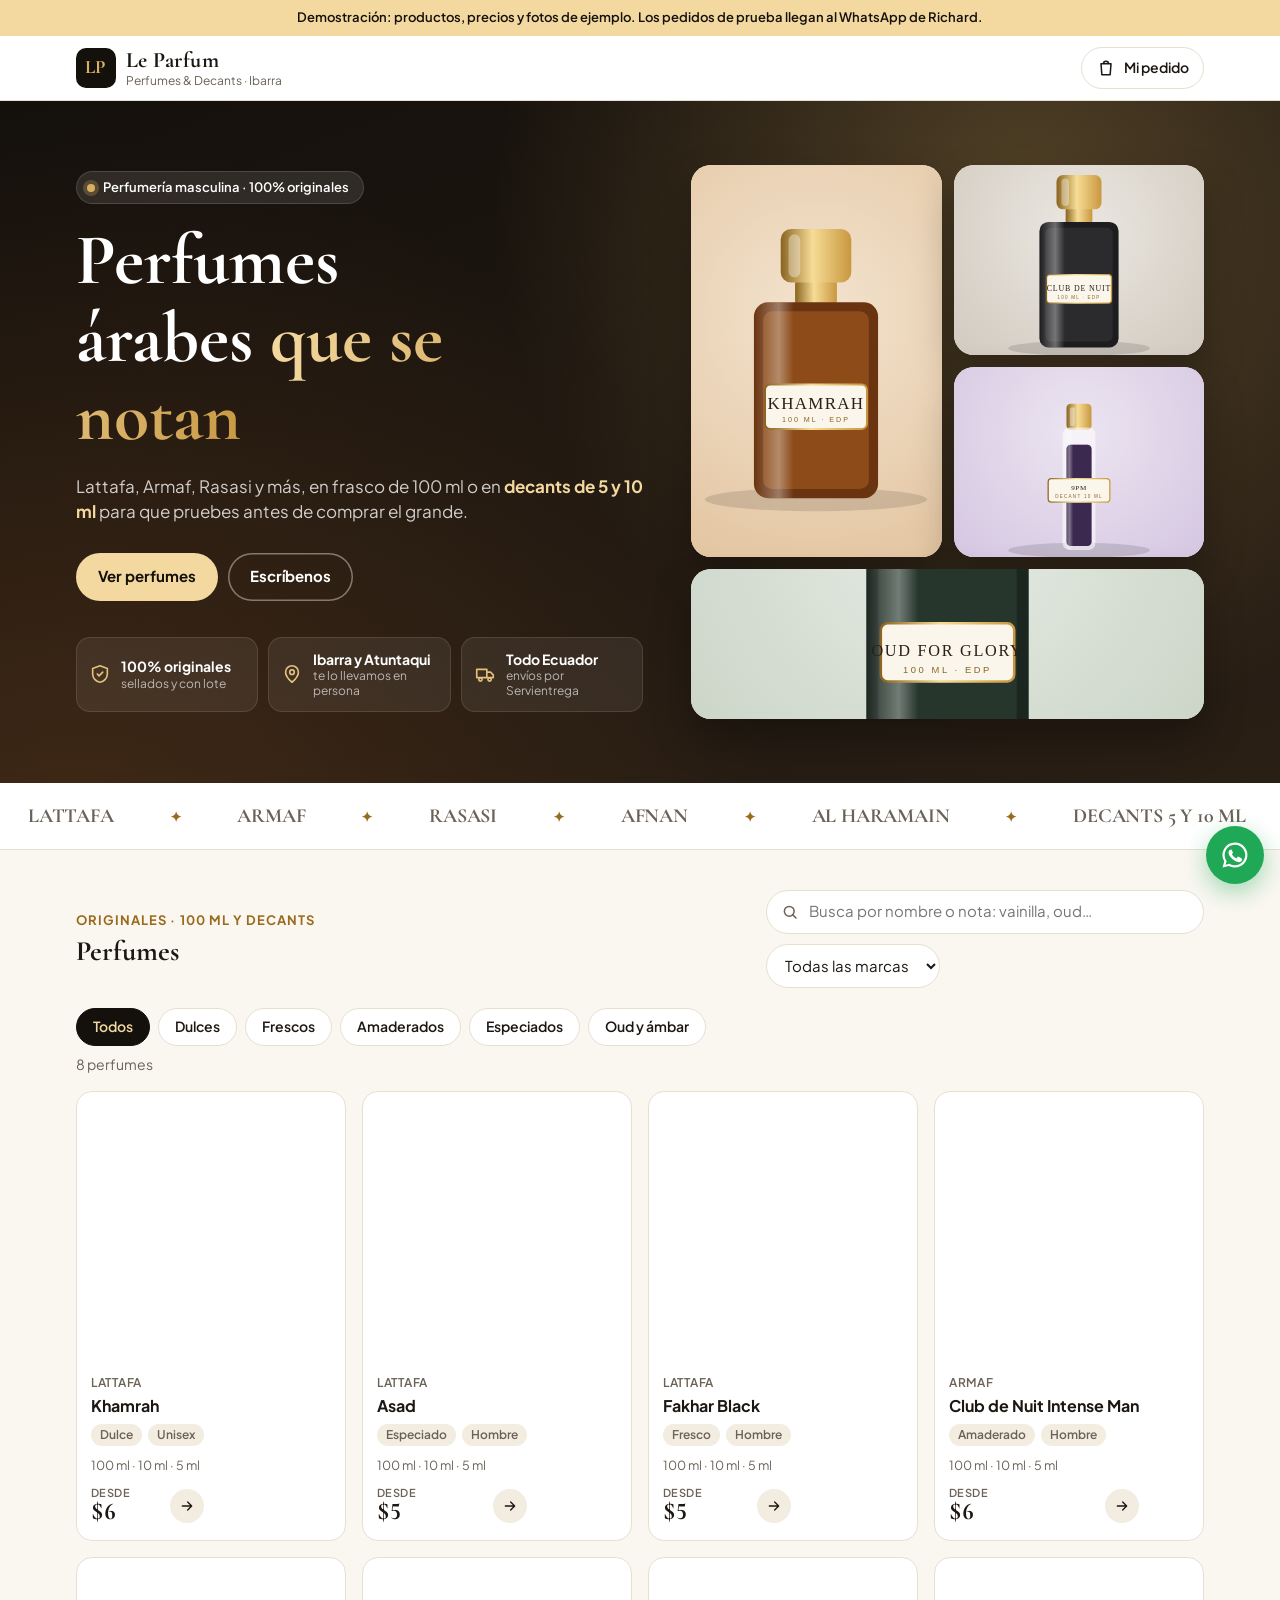
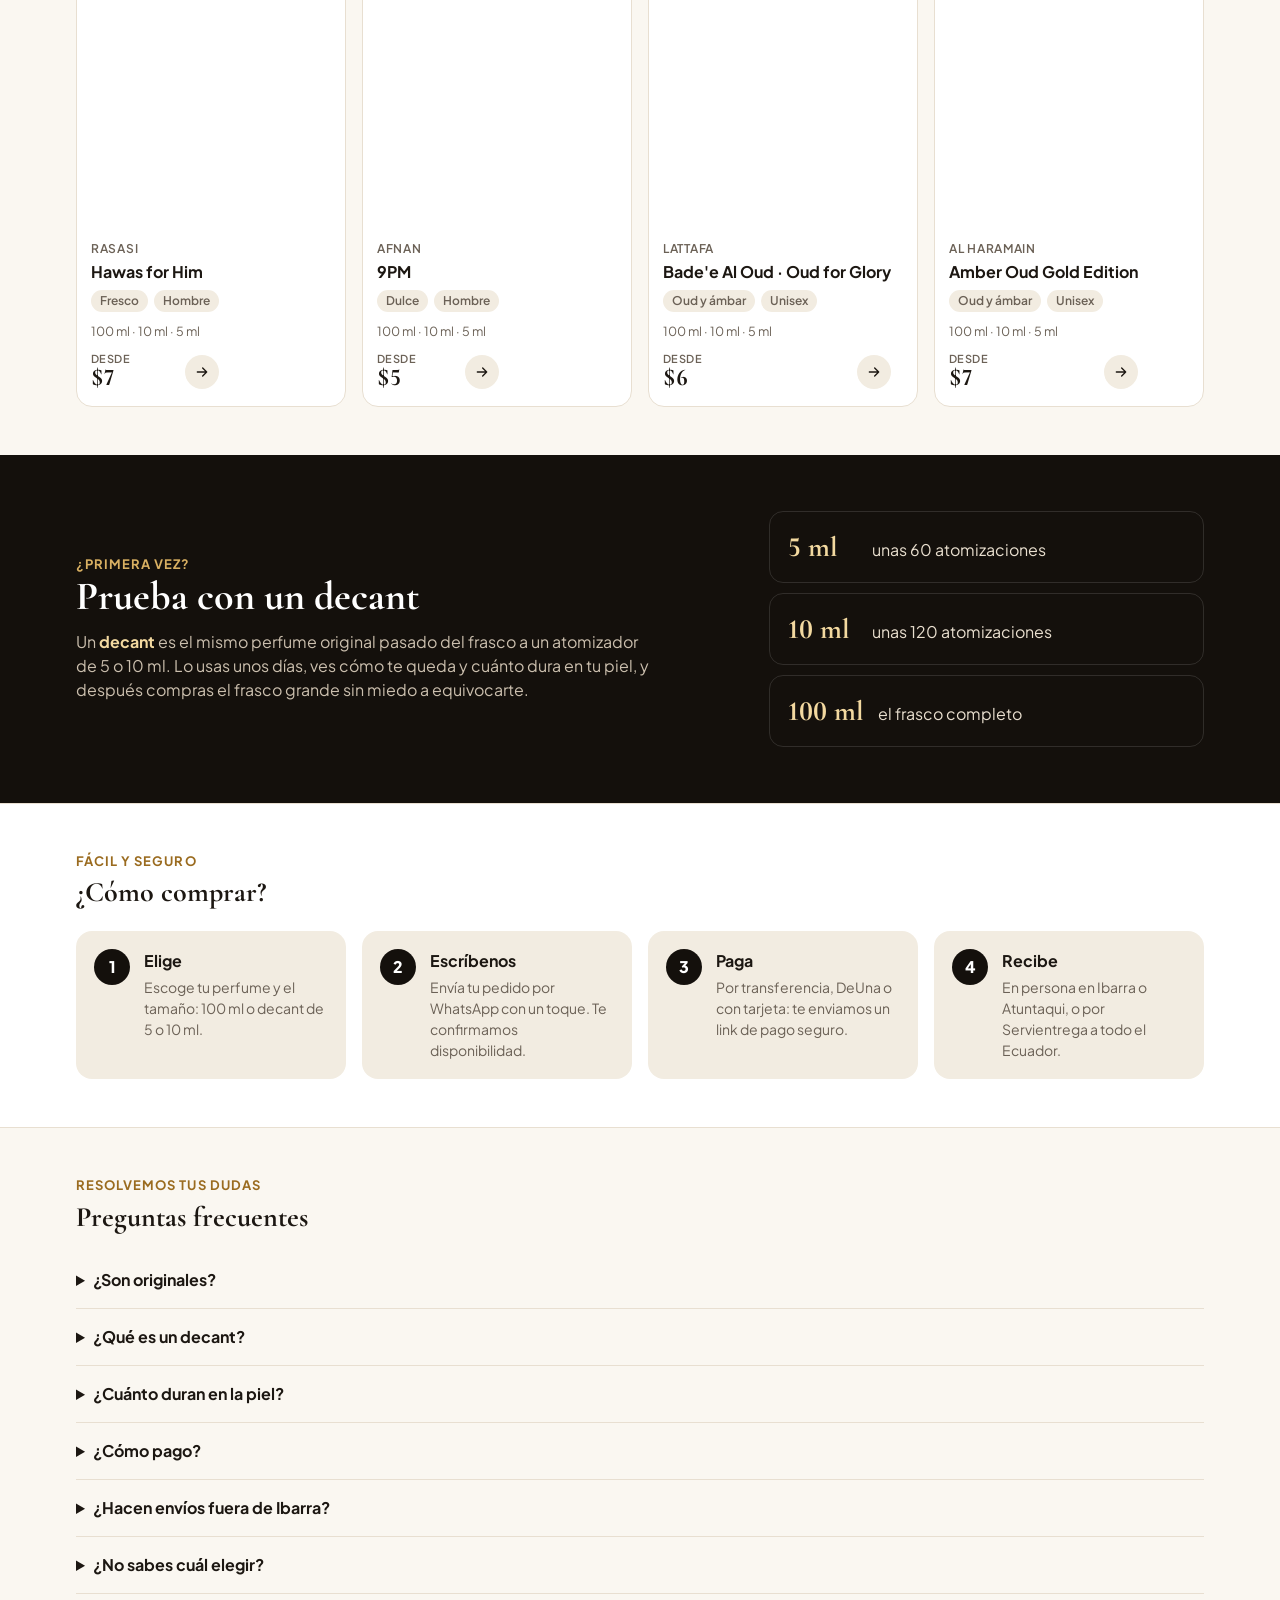
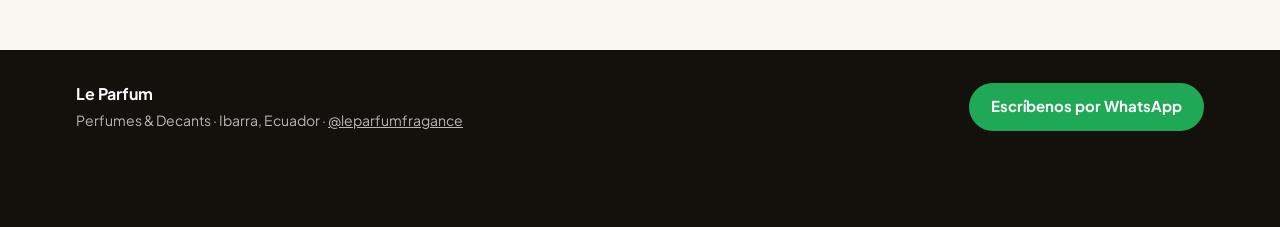
==== index.html @ d8090d55 "Demo de Le Parfum: catálogo de perfumes árabes con 100 ml y decants de 5 y 10 ml, filtros por famili" ====
<!doctype html>
<html lang="es">
<head>
  <meta charset="utf-8">
  <meta name="viewport" content="width=device-width, initial-scale=1">
  <title>Le Parfum · Perfumes árabes y decants en Ibarra</title>
  <meta name="description" content="Perfumería masculina en Ibarra: perfumes árabes 100% originales de Lattafa, Armaf, Rasasi, Afnan y Al Haramain, en 100 ml y decants de 5 y 10 ml. Entrega en Ibarra y Atuntaqui y envíos a todo el Ecuador.">
  <meta property="og:title" content="Le Parfum · Perfumes & Decants">
  <meta property="og:description" content="Perfumes árabes originales en 100 ml y decants de 5 y 10 ml. Pide por WhatsApp, entrega en Ibarra y Atuntaqui y envíos a todo el Ecuador.">
  <meta property="og:type" content="website">
  <meta name="robots" content="noindex">
  <meta name="theme-color" content="#14100c">
  <link rel="icon" href="favicon.svg" type="image/svg+xml">
  <link rel="preconnect" href="https://fonts.googleapis.com">
  <link rel="preconnect" href="https://fonts.gstatic.com" crossorigin>
  <link rel="preload" as="style" href="https://fonts.googleapis.com/css2?family=Cormorant+Garamond:wght@600;700&family=Plus+Jakarta+Sans:wght@400;600;700&display=swap">
  <link rel="stylesheet" href="https://fonts.googleapis.com/css2?family=Cormorant+Garamond:wght@600;700&family=Plus+Jakarta+Sans:wght@400;600;700&display=swap" media="print" onload="this.media='all'">
  <noscript><link rel="stylesheet" href="https://fonts.googleapis.com/css2?family=Cormorant+Garamond:wght@600;700&family=Plus+Jakarta+Sans:wght@400;600;700&display=swap"></noscript>
  <link rel="stylesheet" href="estilos.css?v=1">
</head>
<body>
  <p class="aviso-demo">Demostración: productos, precios y fotos de ejemplo. Los pedidos de prueba llegan al WhatsApp de Richard.</p>

  <header class="barra">
    <div class="contenedor barra__fila">
      <a class="marca" href="#inicio" aria-label="Le Parfum, inicio">
        <span class="marca__logo" aria-hidden="true">LP</span>
        <span class="marca__texto">
          <strong>Le Parfum</strong>
          <small>Perfumes &amp; Decants · Ibarra</small>
        </span>
      </a>
      <button class="bolsa-boton" type="button" id="abrir-bolsa" aria-label="Ver mi pedido">
        <svg viewBox="0 0 24 24" aria-hidden="true"><path d="M6 7h12l-1 13H7L6 7Z"/><path d="M9 7a3 3 0 0 1 6 0"/></svg>
        <span>Mi pedido</span>
        <span class="bolsa-boton__cantidad" id="bolsa-cantidad" hidden>0</span>
      </button>
    </div>
  </header>

  <main id="inicio">
    <section class="portada">
      <div class="contenedor portada__rejilla">
        <div class="portada__contenido">
          <p class="portada__etiqueta"><span class="punto"></span>Perfumería masculina · 100% originales</p>
          <h1>Perfumes árabes <span>que se notan</span></h1>
          <p class="portada__texto">Lattafa, Armaf, Rasasi y más, en frasco de 100 ml o en <strong>decants de 5 y 10 ml</strong> para que pruebes antes de comprar el grande.</p>
          <div class="portada__acciones">
            <a class="boton boton--claro" href="#catalogo">Ver perfumes</a>
            <a class="boton boton--contorno" id="whatsapp-portada" target="_blank" rel="noopener">Escríbenos</a>
          </div>
          <ul class="ventajas">
            <li>
              <svg viewBox="0 0 24 24" aria-hidden="true"><path d="M12 3l8 3v6c0 4.5-3.4 8.2-8 9-4.6-.8-8-4.5-8-9V6z"/><path d="M9 12l2 2 4-4"/></svg>
              <div><strong>100% originales</strong><span>sellados y con lote</span></div>
            </li>
            <li>
              <svg viewBox="0 0 24 24" aria-hidden="true"><path d="M12 21s-7-6-7-11a7 7 0 0 1 14 0c0 5-7 11-7 11z"/><circle cx="12" cy="10" r="2.5"/></svg>
              <div><strong>Ibarra y Atuntaqui</strong><span>te lo llevamos en persona</span></div>
            </li>
            <li>
              <svg viewBox="0 0 24 24" aria-hidden="true"><path d="M3 7h11v9H3zM14 10h4l3 3v3h-7"/><circle cx="7" cy="18" r="1.8"/><circle cx="17" cy="18" r="1.8"/></svg>
              <div><strong>Todo Ecuador</strong><span>envíos por Servientrega</span></div>
            </li>
          </ul>
        </div>
        <div class="mosaico" aria-hidden="true">
          <img src="img/perfumes/khamrah.svg" alt="" width="600" height="600" fetchpriority="high">
          <img src="img/perfumes/cdn-intense.svg" alt="" width="600" height="600">
          <img src="img/perfumes/9pm-decant-10.svg" alt="" width="600" height="600">
          <img src="img/perfumes/oud-glory.svg" alt="" width="600" height="600">
        </div>
      </div>
    </section>

    <div class="marcas" aria-label="Marcas">
      <div class="marcas__pista">
        <span>Lattafa</span><span>Armaf</span><span>Rasasi</span><span>Afnan</span><span>Al Haramain</span><span>Decants 5 y 10 ml</span>
        <span aria-hidden="true">Lattafa</span><span aria-hidden="true">Armaf</span><span aria-hidden="true">Rasasi</span><span aria-hidden="true">Afnan</span><span aria-hidden="true">Al Haramain</span><span aria-hidden="true">Decants 5 y 10 ml</span>
      </div>
    </div>

    <section class="contenedor catalogo" id="catalogo" aria-labelledby="titulo-catalogo">
      <div class="catalogo__cabecera">
        <div>
          <p class="antetitulo">Originales · 100 ml y decants</p>
          <h2 id="titulo-catalogo">Perfumes</h2>
        </div>
        <div class="buscadores">
          <label class="buscador">
            <svg viewBox="0 0 24 24" aria-hidden="true"><circle cx="11" cy="11" r="6.5"/><path d="m20 20-4.2-4.2"/></svg>
            <input id="buscar" type="search" placeholder="Busca por nombre o nota: vainilla, oud…" aria-label="Buscar perfume">
          </label>
          <select id="filtro-marca" class="selector" aria-label="Marca">
            <option value="todas">Todas las marcas</option>
          </select>
        </div>
      </div>
      <div class="filtros" aria-label="Familia olfativa">
        <button type="button" class="filtro activo" data-familia="todo" aria-pressed="true">Todos</button>
        <button type="button" class="filtro" data-familia="dulce" aria-pressed="false">Dulces</button>
        <button type="button" class="filtro" data-familia="fresco" aria-pressed="false">Frescos</button>
        <button type="button" class="filtro" data-familia="amaderado" aria-pressed="false">Amaderados</button>
        <button type="button" class="filtro" data-familia="especiado" aria-pressed="false">Especiados</button>
        <button type="button" class="filtro" data-familia="oud" aria-pressed="false">Oud y ámbar</button>
      </div>
      <p class="cuantos" id="cuantos" aria-live="polite"></p>
      <div class="rejilla" id="rejilla"></div>
      <div class="sin-resultados" id="sin-resultados" hidden>
        <p>No encontramos perfumes con esos filtros.</p>
        <button class="boton boton--contorno-oscuro" type="button" id="limpiar-filtros">Ver todos</button>
      </div>
    </section>

    <section class="decants" aria-labelledby="titulo-decants">
      <div class="contenedor decants__fila">
        <div>
          <p class="antetitulo">¿Primera vez?</p>
          <h2 id="titulo-decants">Prueba con un decant</h2>
          <p>Un <strong>decant</strong> es el mismo perfume original pasado del frasco a un atomizador de 5 o 10 ml. Lo usas unos días, ves cómo te queda y cuánto dura en tu piel, y después compras el frasco grande sin miedo a equivocarte.</p>
        </div>
        <ul class="decants__datos">
          <li><strong>5 ml</strong><span>unas 60 atomizaciones</span></li>
          <li><strong>10 ml</strong><span>unas 120 atomizaciones</span></li>
          <li><strong>100 ml</strong><span>el frasco completo</span></li>
        </ul>
      </div>
    </section>

    <section class="pasos" aria-labelledby="titulo-pasos">
      <div class="contenedor">
        <p class="antetitulo">Fácil y seguro</p>
        <h2 id="titulo-pasos">¿Cómo comprar?</h2>
        <ol class="pasos__lista">
          <li><span>1</span><div><strong>Elige</strong><p>Escoge tu perfume y el tamaño: 100 ml o decant de 5 o 10 ml.</p></div></li>
          <li><span>2</span><div><strong>Escríbenos</strong><p>Envía tu pedido por WhatsApp con un toque. Te confirmamos disponibilidad.</p></div></li>
          <li><span>3</span><div><strong>Paga</strong><p>Por transferencia, DeUna o con tarjeta: te enviamos un link de pago seguro.</p></div></li>
          <li><span>4</span><div><strong>Recibe</strong><p>En persona en Ibarra o Atuntaqui, o por Servientrega a todo el Ecuador.</p></div></li>
        </ol>
      </div>
    </section>

    <section class="contenedor preguntas" aria-labelledby="titulo-preguntas">
      <p class="antetitulo">Resolvemos tus dudas</p>
      <h2 id="titulo-preguntas">Preguntas frecuentes</h2>
      <details>
        <summary>¿Son originales?</summary>
        <p>Sí. Son perfumes originales de las casas árabes (Lattafa, Armaf, Rasasi, Afnan, Al Haramain), sellados y con su código de lote. Si quieres, te mandamos foto o video del frasco antes de enviarlo.</p>
      </details>
      <details>
        <summary>¿Qué es un decant?</summary>
        <p>Es el mismo perfume original pasado a un atomizador pequeño de 5 o 10 ml. Sirve para probarlo varios días o para tener varios aromas sin comprar todos los frascos grandes.</p>
      </details>
      <details>
        <summary>¿Cuánto duran en la piel?</summary>
        <p>Depende del perfume y de tu piel. En cada ficha ponemos la duración aproximada: los orientales y con oud suelen durar 10 horas o más; los frescos, de 6 a 8 horas.</p>
      </details>
      <details>
        <summary>¿Cómo pago?</summary>
        <p>Por transferencia, DeUna o con tarjeta de crédito o débito: te enviamos un link de pago seguro por WhatsApp.</p>
      </details>
      <details>
        <summary>¿Hacen envíos fuera de Ibarra?</summary>
        <p>Sí, a todo el Ecuador por Servientrega. El costo depende de la ciudad y te lo confirmamos antes de pagar. En Ibarra y Atuntaqui te lo entregamos en persona.</p>
      </details>
      <details>
        <summary>¿No sabes cuál elegir?</summary>
        <p>Escríbenos qué te gusta (dulce, fresco, para el día o para la noche) y te recomendamos dos o tres opciones. Si dudas, empieza con decants.</p>
      </details>
    </section>
  </main>

  <footer class="pie">
    <div class="contenedor pie__fila">
      <div>
        <strong>Le Parfum</strong>
        <p>Perfumes &amp; Decants · Ibarra, Ecuador · <a href="https://www.instagram.com/leparfumfragance/" target="_blank" rel="noopener">@leparfumfragance</a></p>
      </div>
      <a class="boton boton--whatsapp" id="whatsapp-pie" target="_blank" rel="noopener">Escríbenos por WhatsApp</a>
    </div>
  </footer>

  <a class="flotante" id="whatsapp-flotante" target="_blank" rel="noopener" aria-label="Escríbenos por WhatsApp">
    <svg viewBox="0 0 24 24" aria-hidden="true"><path d="M12 2a10 10 0 0 0-8.6 15.1L2 22l5-1.3A10 10 0 1 0 12 2Zm0 18.2a8.2 8.2 0 0 1-4.2-1.1l-.3-.2-3 .8.8-2.9-.2-.3A8.2 8.2 0 1 1 12 20.2Zm4.5-6.1c-.2-.1-1.5-.7-1.7-.8-.2-.1-.4-.1-.6.1l-.8 1c-.1.2-.3.2-.5.1a6.7 6.7 0 0 1-3.3-2.9c-.3-.4.2-.4.7-1.3.1-.2 0-.3 0-.4l-.8-1.8c-.2-.5-.4-.4-.6-.4h-.5a1 1 0 0 0-.7.3 3 3 0 0 0-.9 2.2 5.2 5.2 0 0 0 1.1 2.8 11.9 11.9 0 0 0 4.6 4c1.7.7 2.4.8 3.2.7a2.8 2.8 0 0 0 1.8-1.3 2.3 2.3 0 0 0 .2-1.3c-.1-.1-.3-.2-.5-.3Z"/></svg>
  </a>

  <dialog class="ficha" id="ficha" aria-labelledby="ficha-nombre">
    <button class="cerrar" type="button" data-cerrar aria-label="Cerrar">×</button>
    <div class="ficha__galeria">
      <img id="ficha-foto" alt="">
    </div>
    <div class="ficha__info">
      <p class="ficha__marca" id="ficha-marca"></p>
      <h3 id="ficha-nombre"></h3>
      <p class="etiquetas" id="ficha-etiquetas"></p>
      <p class="ficha__precio"><span id="ficha-precio"></span><span class="insignia" id="ficha-oferta" hidden></span></p>
      <p class="ficha__descripcion" id="ficha-descripcion"></p>

      <div class="grupo">
        <p class="grupo__titulo">Tamaño</p>
        <div class="opciones opciones--tamano" id="opciones-tamano"></div>
      </div>

      <dl class="notas">
        <div><dt>Salida</dt><dd id="nota-salida"></dd></div>
        <div><dt>Corazón</dt><dd id="nota-corazon"></dd></div>
        <div><dt>Fondo</dt><dd id="nota-fondo"></dd></div>
        <div><dt>Duración</dt><dd id="ficha-duracion"></dd></div>
      </dl>

      <div class="grupo grupo--fila">
        <p class="grupo__titulo">Cantidad</p>
        <div class="cantidad">
          <button type="button" id="menos" aria-label="Menos">−</button>
          <output id="cantidad">1</output>
          <button type="button" id="mas" aria-label="Más">+</button>
        </div>
      </div>

      <p class="aviso" id="ficha-aviso" role="alert"></p>
      <div class="ficha__acciones">
        <button class="boton" type="button" id="agregar">Agregar a mi pedido</button>
        <button class="boton boton--whatsapp" type="button" id="pedir-ahora">Pedir ahora por WhatsApp</button>
      </div>
    </div>
  </dialog>

  <dialog class="bolsa" id="bolsa" aria-labelledby="bolsa-titulo">
    <div class="bolsa__cabecera">
      <h3 id="bolsa-titulo">Mi pedido</h3>
      <button class="cerrar" type="button" data-cerrar aria-label="Cerrar">×</button>
    </div>
    <ul class="bolsa__lista" id="bolsa-lista"></ul>
    <p class="bolsa__vacia" id="bolsa-vacia">Todavía no agregas perfumes.</p>
    <div class="bolsa__pie" id="bolsa-pie">
      <fieldset class="entrega">
        <legend>¿Cómo lo recibes?</legend>
        <label><input type="radio" name="entrega" value="local" checked><span><strong>Ibarra o Atuntaqui</strong><small>Te lo llevamos en persona, sin costo</small></span></label>
        <label><input type="radio" name="entrega" value="servientrega"><span><strong>Otra ciudad</strong><small>Por Servientrega, el envío según la ciudad</small></span></label>
      </fieldset>
      <p class="bolsa__total">Total <strong id="bolsa-total">$0</strong></p>
      <p class="bolsa__nota" id="bolsa-envio"></p>
      <p class="bolsa__nota">Pagas por transferencia, DeUna o tarjeta (te enviamos un link de pago).</p>
      <button class="boton boton--whatsapp" type="button" id="enviar-pedido">Enviar pedido por WhatsApp</button>
      <button class="enlace" type="button" id="vaciar">Vaciar pedido</button>
    </div>
  </dialog>

  <script src="productos.js?v=1"></script>
  <script src="app.js?v=1"></script>
</body>
</html>
---- estilos.css ----
/* Le Parfum (DEMO), basado en el diseño de CyR Shop. Marfil + negro oud con acentos dorados. */
:root {
  --fondo: #faf7f1;
  --superficie: #ffffff;
  --superficie-2: #f2ece1;
  --texto: #1c1712;
  --texto-suave: #6b6156;
  --borde: #e8dfd1;
  --marca: #14100c;
  --marca-texto: #ffffff;
  --acento: #9a6b1f;          /* dorado oscuro: 4.7:1 sobre blanco */
  --oro: #d9b062;
  --whatsapp: #1fa855;
  --whatsapp-texto: #ffffff;
  --foto-fondo: #f2ece1;
  --sombra: 0 1px 2px rgb(28 23 18 / 6%), 0 10px 26px rgb(28 23 18 / 9%);
  --radio: 16px;
  color-scheme: light;
}
*,
*::before,
*::after {
  box-sizing: border-box;
}

html {
  scroll-behavior: smooth;
}

body {
  margin: 0;
  background: var(--fondo);
  color: var(--texto);
  font-family: "Plus Jakarta Sans", system-ui, -apple-system, "Segoe UI", sans-serif;
  font-size: 16px;
  line-height: 1.5;
  -webkit-font-smoothing: antialiased;
}

[hidden] {
  display: none !important;
}

img {
  display: block;
  max-width: 100%;
}

button,
input {
  font: inherit;
  color: inherit;
}

h1,
h2,
h3 {
  margin: 0;
  font-family: "Cormorant Garamond", Georgia, "Plus Jakarta Sans", system-ui, sans-serif;
  line-height: 1.08;
  letter-spacing: 0;
}

.contenedor {
  width: 100%;
  max-width: 1160px;
  margin: 0 auto;
  padding: 0 16px;
}

.barra {
  position: sticky;
  top: 0;
  z-index: 20;
  background: var(--superficie);
  border-bottom: 1px solid var(--borde);
}

.barra__fila {
  display: flex;
  align-items: center;
  justify-content: space-between;
  height: 64px;
}

.marca {
  display: flex;
  align-items: center;
  gap: 10px;
  color: inherit;
  text-decoration: none;
}

.marca__logo {
  width: 40px;
  height: 40px;
  border-radius: 10px;
}

.marca__texto {
  display: flex;
  flex-direction: column;
  line-height: 1.2;
}

.marca__texto small {
  color: var(--texto-suave);
  font-size: 12px;
}

.bolsa-boton {
  position: relative;
  display: inline-flex;
  align-items: center;
  gap: 8px;
  height: 42px;
  padding: 0 14px;
  border: 1px solid var(--borde);
  border-radius: 999px;
  background: var(--superficie);
  font-weight: 600;
  font-size: 14px;
  cursor: pointer;
}

.bolsa-boton svg {
  width: 20px;
  height: 20px;
  fill: none;
  stroke: currentColor;
  stroke-width: 1.8;
  stroke-linejoin: round;
}

.bolsa-boton__cantidad {
  display: grid;
  place-items: center;
  min-width: 22px;
  height: 22px;
  padding: 0 6px;
  border-radius: 999px;
  background: var(--acento);
  color: #fff;
  font-size: 12px;
  font-weight: 700;
}

.portada {
  position: relative;
  overflow: hidden;
  background:
    radial-gradient(circle at 80% 15%, rgb(217 176 98 / 28%), transparent 45%),
    radial-gradient(circle at 5% 110%, rgb(120 70 30 / 35%), transparent 50%),
    linear-gradient(160deg, #14100c 0%, #2a1f15 100%);
  color: #fff;
}

.portada__rejilla {
  display: grid;
  grid-template-columns: minmax(0, 1.05fr) minmax(0, 0.95fr);
  gap: 48px;
  align-items: center;
  padding-top: 64px;
  padding-bottom: 64px;
}

.portada__etiqueta {
  display: inline-flex;
  align-items: center;
  gap: 8px;
  margin: 0 0 18px;
  padding: 6px 14px 6px 10px;
  border-radius: 999px;
  background: rgb(255 255 255 / 10%);
  border: 1px solid rgb(255 255 255 / 14%);
  font-size: 13px;
  font-weight: 600;
}

.punto {
  width: 8px;
  height: 8px;
  border-radius: 50%;
  background: var(--oro);
  box-shadow: 0 0 0 4px rgb(217 176 98 / 25%);
}

.portada h1 {
  max-width: 13ch;
  font-size: clamp(40px, 6.4vw, 72px);
  font-weight: 800;
}

.portada h1 span {
  background: linear-gradient(90deg, #f3d9a0, #c99a45);
  -webkit-background-clip: text;
  background-clip: text;
  color: transparent;
}

.portada__texto {
  max-width: 48ch;
  margin: 18px 0 28px;
  color: rgb(255 255 255 / 78%);
  font-size: 17px;
}

.portada__acciones {
  display: flex;
  flex-wrap: wrap;
  gap: 10px;
  margin-bottom: 36px;
}

.ventajas {
  display: grid;
  grid-template-columns: repeat(3, minmax(0, 1fr));
  gap: 10px;
  max-width: 600px;
  margin: 0;
  padding: 0;
  list-style: none;
}

.ventajas li {
  display: flex;
  align-items: center;
  gap: 10px;
  padding: 12px;
  border-radius: 14px;
  background: rgb(255 255 255 / 7%);
  border: 1px solid rgb(255 255 255 / 11%);
}

.ventajas svg {
  flex: none;
  width: 22px;
  height: 22px;
  fill: none;
  stroke: #e3c07b;
  stroke-width: 1.8;
  stroke-linecap: round;
  stroke-linejoin: round;
}

.ventajas div {
  display: flex;
  flex-direction: column;
  line-height: 1.3;
}

.ventajas strong {
  font-size: 14px;
}

.ventajas span {
  color: rgb(255 255 255 / 65%);
  font-size: 12px;
}

.mosaico {
  display: grid;
  grid-template-columns: 1fr 1fr;
  grid-template-rows: 190px 190px 150px;
  gap: 12px;
}

.mosaico img {
  width: 100%;
  height: 100%;
  object-fit: cover;
  border-radius: 20px;
  box-shadow: 0 20px 40px rgb(0 0 0 / 30%);
}

.mosaico img:nth-child(1) {
  grid-row: span 2;
}

.mosaico img:nth-child(4) {
  grid-column: span 2;
  object-position: center 30%;
}

.marcas {
  overflow: hidden;
  padding: 18px 0;
  background: var(--superficie);
  border-bottom: 1px solid var(--borde);
}

.marcas__pista {
  display: flex;
  width: max-content;
  animation: desplazar 28s linear infinite;
}

.marcas span {
  padding: 0 28px;
  color: var(--texto-suave);
  font-family: "Cormorant Garamond", Georgia, sans-serif;
  font-size: 20px;
  font-weight: 700;
  letter-spacing: -0.01em;
  text-transform: uppercase;
  white-space: nowrap;
}

.marcas span::after {
  content: "✦";
  margin-left: 56px;
  color: var(--acento);
  font-size: 14px;
  vertical-align: middle;
}

@keyframes desplazar {
  to {
    transform: translateX(-50%);
  }
}

@media (prefers-reduced-motion: reduce) {
  .marcas__pista {
    animation: none;
  }
}

.antetitulo {
  margin: 0 0 6px;
  color: var(--acento);
  font-size: 13px;
  font-weight: 700;
  letter-spacing: 0.08em;
  text-transform: uppercase;
}

.boton {
  display: inline-flex;
  align-items: center;
  justify-content: center;
  gap: 8px;
  min-height: 48px;
  padding: 0 22px;
  border: 0;
  border-radius: 999px;
  background: var(--marca);
  color: var(--marca-texto);
  font-weight: 700;
  font-size: 15px;
  text-decoration: none;
  cursor: pointer;
  transition: transform 0.15s ease, filter 0.15s ease;
}

.boton:hover {
  filter: brightness(1.1);
}

.boton:active {
  transform: scale(0.98);
}

.boton--claro {
  background: #f3d9a0;
  color: #14100c;
}

.boton--contorno {
  background: transparent;
  color: #fff;
  box-shadow: inset 0 0 0 1.5px rgb(255 255 255 / 40%);
}

.boton--whatsapp {
  background: var(--whatsapp);
  color: var(--whatsapp-texto);
}

.catalogo {
  padding-top: 40px;
  padding-bottom: 48px;
}

.catalogo__cabecera {
  display: flex;
  flex-wrap: wrap;
  align-items: center;
  justify-content: space-between;
  gap: 16px;
  margin-bottom: 20px;
}

.catalogo h2,
.pasos h2,
.preguntas h2 {
  font-size: 28px;
  font-weight: 800;
}

.filtros {
  display: flex;
  gap: 8px;
  overflow-x: auto;
  scrollbar-width: none;
}

.filtro {
  flex: none;
  height: 38px;
  padding: 0 16px;
  border: 1px solid var(--borde);
  border-radius: 999px;
  background: var(--superficie);
  font-weight: 600;
  font-size: 14px;
  cursor: pointer;
}

.filtro.activo {
  background: var(--texto);
  border-color: var(--texto);
  color: var(--fondo);
}

.rejilla {
  display: grid;
  grid-template-columns: repeat(auto-fill, minmax(220px, 1fr));
  gap: 16px;
}

.tarjeta {
  display: flex;
  flex-direction: column;
  overflow: hidden;
  border: 1px solid var(--borde);
  border-radius: var(--radio);
  background: var(--superficie);
  text-align: left;
  padding: 0;
  cursor: pointer;
  transition: transform 0.2s ease, box-shadow 0.2s ease;
}

.tarjeta:hover {
  transform: translateY(-2px);
  box-shadow: var(--sombra);
}

.tarjeta__foto {
  position: relative;
  height: 0;
  padding-top: 100%;
  overflow: hidden;
  background: var(--foto-fondo);
}

.tarjeta__foto img {
  position: absolute;
  top: 0;
  right: 0;
  bottom: 0;
  left: 0;
  width: 100%;
  height: 100%;
  object-fit: cover;
  transition: transform 0.5s ease;
}

.tarjeta:hover .tarjeta__imagen {
  transform: scale(1.05);
}

.tarjeta__foto--contener .tarjeta__imagen {
  object-fit: contain;
}

.tarjeta__foto .tarjeta__fondo {
  opacity: 0.75;
}

.tarjeta__foto .insignia {
  position: absolute;
  top: 10px;
  left: 10px;
}

.tarjeta__cuerpo {
  display: flex;
  flex: 1;
  flex-direction: column;
  gap: 4px;
  padding: 14px;
}

.tarjeta__marca {
  color: var(--texto-suave);
  font-size: 12px;
  font-weight: 600;
  text-transform: uppercase;
  letter-spacing: 0.06em;
}

.tarjeta__nombre {
  display: -webkit-box;
  overflow: hidden;
  -webkit-box-orient: vertical;
  -webkit-line-clamp: 2;
  font-size: 16px;
  font-weight: 700;
  line-height: 1.3;
}

.tarjeta__ver {
  display: grid;
  place-items: center;
  width: 34px;
  height: 34px;
  border-radius: 50%;
  background: var(--superficie-2);
  transition: background 0.2s ease, color 0.2s ease;
}

.tarjeta__ver svg {
  width: 16px;
  height: 16px;
  fill: none;
  stroke: currentColor;
  stroke-width: 2;
  stroke-linecap: round;
  stroke-linejoin: round;
}

.tarjeta:hover .tarjeta__ver {
  background: var(--acento);
  color: #fff;
}

.tarjeta__pie {
  display: flex;
  align-items: center;
  justify-content: space-between;
  gap: 8px;
  margin-top: auto;
  padding-top: 8px;
}

.tarjeta__precio {
  font-family: "Cormorant Garamond", Georgia, sans-serif;
  font-size: 21px;
  font-weight: 800;
  letter-spacing: -0.02em;
}

.muestras {
  display: flex;
  align-items: center;
  margin-top: 4px;
  padding-left: 5px;
}

.muestras i {
  width: 16px;
  height: 16px;
  margin-left: -5px;
  border-radius: 50%;
  border: 2px solid var(--superficie);
}

.muestras small {
  margin-left: 6px;
  color: var(--texto-suave);
  font-size: 12px;
  font-weight: 600;
}

.insignia {
  display: inline-block;
  padding: 4px 10px;
  border-radius: 999px;
  background: var(--acento);
  color: #fff;
  font-size: 12px;
  font-weight: 700;
}

.pasos {
  padding: 48px 0;
  background: var(--superficie);
  border-top: 1px solid var(--borde);
  border-bottom: 1px solid var(--borde);
}

.pasos__lista {
  display: grid;
  grid-template-columns: repeat(auto-fit, minmax(220px, 1fr));
  gap: 16px;
  margin: 24px 0 0;
  padding: 0;
  list-style: none;
}

.pasos__lista li {
  display: flex;
  gap: 14px;
  padding: 18px;
  border-radius: var(--radio);
  background: var(--superficie-2);
}

.pasos__lista span {
  display: grid;
  flex: none;
  place-items: center;
  width: 36px;
  height: 36px;
  border-radius: 50%;
  background: var(--marca);
  color: var(--marca-texto);
  font-weight: 800;
}

.pasos__lista p {
  margin: 4px 0 0;
  color: var(--texto-suave);
  font-size: 14px;
}

.preguntas {
  padding-top: 48px;
  padding-bottom: 56px;
}

.preguntas h2 {
  margin-bottom: 20px;
}

.preguntas details {
  border-bottom: 1px solid var(--borde);
}

.preguntas summary {
  padding: 16px 0;
  font-weight: 700;
  cursor: pointer;
}

.preguntas details p {
  margin: 0 0 16px;
  color: var(--texto-suave);
}

.pie {
  padding: 32px 0 96px;
  background: var(--marca);
  color: var(--marca-texto);
}

.pie__fila {
  display: flex;
  flex-wrap: wrap;
  align-items: center;
  justify-content: space-between;
  gap: 16px;
}

.pie p {
  margin: 4px 0 0;
  color: rgb(255 255 255 / 70%);
  font-size: 14px;
}

.flotante {
  position: fixed;
  right: 16px;
  bottom: 16px;
  z-index: 15;
  display: grid;
  place-items: center;
  width: 58px;
  height: 58px;
  border-radius: 50%;
  background: var(--whatsapp);
  box-shadow: 0 8px 24px rgb(31 168 85 / 40%);
}

.flotante svg {
  width: 30px;
  height: 30px;
  fill: #fff;
}

dialog {
  border: 0;
  padding: 0;
  color: var(--texto);
  background: var(--superficie);
}

dialog::backdrop {
  background: rgb(10 12 20 / 60%);
}

.cerrar {
  display: grid;
  place-items: center;
  width: 40px;
  height: 40px;
  border: 0;
  border-radius: 50%;
  background: var(--superficie-2);
  font-size: 24px;
  line-height: 1;
  cursor: pointer;
}

.ficha {
  width: min(960px, calc(100% - 32px));
  max-height: calc(100vh - 32px);
  max-height: calc(100dvh - 32px);
  border-radius: 20px;
  overflow: auto;
}

.ficha[open] {
  display: grid;
  grid-template-columns: 1.1fr 1fr;
}

.ficha > .cerrar {
  position: absolute;
  top: 12px;
  right: 12px;
  z-index: 2;
}

.ficha__galeria {
  padding: 16px;
  background: var(--foto-fondo);
}

.ficha__galeria > img {
  width: 100%;
  aspect-ratio: 1;
  object-fit: contain;
  border-radius: 12px;
  background: var(--foto-fondo);
}

.ficha__miniaturas {
  display: flex;
  gap: 8px;
  margin-top: 12px;
  overflow-x: auto;
}

.ficha__miniaturas button {
  flex: none;
  width: 64px;
  height: 64px;
  padding: 0;
  overflow: hidden;
  border: 2px solid transparent;
  border-radius: 10px;
  background: var(--superficie);
  cursor: pointer;
}

.ficha__miniaturas button.activo {
  border-color: var(--texto);
}

.ficha__miniaturas img {
  width: 100%;
  height: 100%;
  object-fit: cover;
}

.ficha__info {
  display: flex;
  flex-direction: column;
  gap: 14px;
  padding: 28px 24px 24px;
}

.ficha__marca {
  margin: 0;
  color: var(--texto-suave);
  font-size: 13px;
  font-weight: 600;
  text-transform: uppercase;
  letter-spacing: 0.06em;
}

.ficha h3 {
  margin-top: -8px;
  padding-right: 40px;
  font-size: 26px;
  font-weight: 800;
}

.ficha__precio {
  display: flex;
  align-items: center;
  gap: 10px;
  margin: 0;
  font-size: 26px;
  font-weight: 800;
}

.ficha__descripcion {
  margin: 0;
  color: var(--texto-suave);
}

.grupo__titulo {
  display: block;
  margin: 0 0 8px;
  font-size: 14px;
  font-weight: 700;
}

.grupo__titulo small,
.grupo__titulo span {
  color: var(--texto-suave);
  font-weight: 500;
}

.grupo--fila {
  display: flex;
  align-items: center;
  justify-content: space-between;
}

.grupo--fila .grupo__titulo {
  margin: 0;
}

.opciones {
  display: flex;
  flex-wrap: wrap;
  gap: 8px;
}

.opcion {
  min-width: 48px;
  height: 40px;
  padding: 0 14px;
  border: 1px solid var(--borde);
  border-radius: 10px;
  background: var(--superficie);
  font-weight: 600;
  font-size: 14px;
  cursor: pointer;
}

.opcion.activo {
  border-color: var(--texto);
  box-shadow: inset 0 0 0 1px var(--texto);
}

.opcion--color {
  width: 34px;
  min-width: 0;
  height: 34px;
  padding: 0;
  border-radius: 50%;
  border: 2px solid var(--superficie);
  box-shadow: 0 0 0 1px var(--borde);
}

.opcion--color.activo {
  box-shadow: 0 0 0 2px var(--texto);
}

.campo {
  width: 100%;
  height: 44px;
  padding: 0 14px;
  border: 1px solid var(--borde);
  border-radius: 10px;
  background: var(--superficie);
}

.cantidad {
  display: flex;
  align-items: center;
  border: 1px solid var(--borde);
  border-radius: 999px;
}

.cantidad button {
  width: 40px;
  height: 40px;
  border: 0;
  background: none;
  font-size: 20px;
  cursor: pointer;
}

.cantidad output {
  min-width: 28px;
  text-align: center;
  font-weight: 700;
}

.aviso {
  min-height: 0;
  margin: 0;
  color: var(--acento);
  font-size: 14px;
  font-weight: 600;
}

.aviso:empty {
  display: none;
}

.ficha__acciones {
  display: grid;
  gap: 10px;
  margin-top: auto;
}

.bolsa {
  width: min(440px, 100%);
  height: 100vh;
  height: 100dvh;
  max-height: 100vh;
  max-height: 100dvh;
  margin: 0 0 0 auto;
}

.bolsa[open] {
  display: flex;
  flex-direction: column;
}

.bolsa__cabecera {
  display: flex;
  align-items: center;
  justify-content: space-between;
  padding: 16px 20px;
  border-bottom: 1px solid var(--borde);
}

.bolsa__cabecera h3 {
  font-size: 20px;
  font-weight: 800;
}

.bolsa__lista {
  flex: 1;
  margin: 0;
  padding: 8px 20px;
  overflow-y: auto;
  list-style: none;
}

.bolsa__item {
  display: grid;
  grid-template-columns: 64px 1fr auto;
  gap: 12px;
  align-items: center;
  padding: 12px 0;
  border-bottom: 1px solid var(--borde);
}

.bolsa__item img {
  width: 64px;
  height: 64px;
  border-radius: 10px;
  object-fit: cover;
  background: var(--foto-fondo);
}

.bolsa__item strong {
  display: block;
  font-size: 14px;
  line-height: 1.3;
}

.bolsa__item small {
  color: var(--texto-suave);
  font-size: 13px;
}

.bolsa__item-derecha {
  display: flex;
  flex-direction: column;
  align-items: flex-end;
  gap: 4px;
  font-weight: 700;
}

.enlace {
  padding: 0;
  border: 0;
  background: none;
  color: var(--texto-suave);
  font-size: 13px;
  text-decoration: underline;
  cursor: pointer;
}

.bolsa__vacia {
  padding: 32px 20px;
  color: var(--texto-suave);
  text-align: center;
}

.bolsa__pie {
  display: grid;
  gap: 10px;
  padding: 16px 20px 24px;
  border-top: 1px solid var(--borde);
}

.bolsa__pie p {
  margin: 0;
}

.bolsa__total {
  display: flex;
  justify-content: space-between;
  font-size: 18px;
}

.bolsa__nota {
  color: var(--texto-suave);
  font-size: 13px;
}

@media (max-width: 760px) {
  .ficha {
    width: 100%;
    max-width: 100%;
    max-height: 100vh;
    max-height: 100dvh;
    height: 100vh;
    height: 100dvh;
    margin: 0;
    border-radius: 0;
  }

  .ficha[open] {
    display: block;
  }

  .ficha__galeria {
    padding: 12px;
  }

  .ficha__info {
    padding: 20px 16px 28px;
  }

  .rejilla {
    grid-template-columns: repeat(2, minmax(0, 1fr));
    gap: 12px;
  }

  .tarjeta__cuerpo {
    padding: 10px 12px 12px;
  }

  .tarjeta__nombre {
    font-size: 14px;
  }

  .tarjeta__precio {
    font-size: 16px;
  }

  .tarjeta__precio {
    font-size: 18px;
  }

  .tarjeta__ver {
    width: 30px;
    height: 30px;
  }

  .portada__rejilla {
    grid-template-columns: 1fr;
    gap: 28px;
    padding-top: 40px;
    padding-bottom: 40px;
  }

  .portada__acciones {
    margin-bottom: 24px;
  }

  .portada__acciones .boton {
    flex: 1;
  }

  .ventajas {
    gap: 8px;
  }

  .ventajas li {
    flex-direction: column;
    align-items: flex-start;
    gap: 6px;
    padding: 10px;
  }

  .ventajas strong {
    font-size: 13px;
  }

  .ventajas span {
    font-size: 11px;
  }

  .mosaico {
    grid-template-columns: repeat(3, 1fr);
    grid-template-rows: 150px;
    gap: 8px;
  }

  .mosaico img {
    border-radius: 14px;
  }

  .mosaico img:nth-child(1) {
    grid-row: auto;
  }

  .mosaico img:nth-child(4) {
    display: none;
  }

  .marcas {
    padding: 14px 0;
  }

  .marcas span {
    padding: 0 18px;
    font-size: 16px;
  }

  .marcas span::after {
    margin-left: 36px;
  }
}

/* ================= Le Parfum: componentes nuevos ================= */

.aviso-demo {
  margin: 0;
  padding: 8px 16px;
  background: #f3d9a0;
  color: #14100c;
  font-size: 13px;
  font-weight: 600;
  text-align: center;
}

.marca__logo {
  display: grid;
  place-items: center;
  background: var(--marca);
  color: var(--oro);
  font-family: "Cormorant Garamond", Georgia, serif;
  font-size: 19px;
  font-weight: 700;
  letter-spacing: 0.04em;
}

.marca__texto strong {
  font-family: "Cormorant Garamond", Georgia, serif;
  font-size: 22px;
  letter-spacing: 0.02em;
}

.portada h1 {
  font-weight: 700;
}

.portada__texto strong {
  color: #f3d9a0;
}

.mosaico img {
  background: #f2ece1;
}

.buscadores {
  display: flex;
  flex-wrap: wrap;
  gap: 10px;
}

.buscador {
  display: flex;
  align-items: center;
  gap: 8px;
  min-width: 0;
  flex: 1 1 280px;
  height: 44px;
  padding: 0 14px;
  border: 1px solid var(--borde);
  border-radius: 999px;
  background: var(--superficie);
}

.buscador svg {
  width: 18px;
  height: 18px;
  flex: none;
  fill: none;
  stroke: var(--texto-suave);
  stroke-width: 2;
  stroke-linecap: round;
}

.buscador input {
  width: 100%;
  min-width: 0;
  border: 0;
  outline: 0;
  background: transparent;
  font: inherit;
  font-size: 15px;
  color: var(--texto);
}

.selector {
  height: 44px;
  padding: 0 14px;
  border: 1px solid var(--borde);
  border-radius: 999px;
  background: var(--superficie);
  font: inherit;
  font-size: 15px;
  color: var(--texto);
}

.catalogo .filtros {
  margin-bottom: 8px;
}

.filtro.activo {
  background: var(--marca);
  border-color: var(--marca);
  color: #f3d9a0;
}

.cuantos {
  margin: 4px 0 16px;
  color: var(--texto-suave);
  font-size: 14px;
}

.sin-resultados {
  padding: 40px 0;
  text-align: center;
  color: var(--texto-suave);
}

.sin-resultados p {
  margin: 0 0 14px;
}

.boton--contorno-oscuro {
  background: transparent;
  color: var(--texto);
  box-shadow: inset 0 0 0 1.5px var(--borde);
}

.etiquetas {
  display: flex;
  flex-wrap: wrap;
  gap: 6px;
  margin: 4px 0 0;
}

.etiquetas i {
  padding: 2px 9px;
  border-radius: 999px;
  background: var(--superficie-2);
  color: var(--texto-suave);
  font-size: 12px;
  font-style: normal;
  font-weight: 600;
}

.tamanos {
  margin-top: 6px;
  color: var(--texto-suave);
  font-size: 12.5px;
}

.tarjeta__precio small {
  display: block;
  font-family: "Plus Jakarta Sans", system-ui, sans-serif;
  font-size: 11px;
  font-weight: 600;
  letter-spacing: 0.04em;
  text-transform: uppercase;
  color: var(--texto-suave);
}

.tarjeta__precio {
  font-size: 24px;
  line-height: 1.1;
}

.insignia {
  background: var(--marca);
  color: #f3d9a0;
}

.ficha__galeria > img {
  background: var(--foto-fondo);
}

.opciones--tamano {
  display: grid;
  grid-template-columns: repeat(3, minmax(0, 1fr));
  gap: 8px;
}

.opcion--tamano {
  display: flex;
  flex-direction: column;
  align-items: flex-start;
  gap: 2px;
  height: auto;
  padding: 10px 12px;
  text-align: left;
}

.opcion--tamano strong {
  font-size: 13.5px;
}

.opcion--tamano span {
  color: var(--texto-suave);
  font-size: 13px;
}

.opcion--tamano.activo {
  border-color: var(--acento);
  box-shadow: inset 0 0 0 1px var(--acento);
  background: #fbf4e6;
  color: var(--texto);
}

.notas {
  display: grid;
  grid-template-columns: repeat(2, minmax(0, 1fr));
  gap: 10px;
  margin: 18px 0;
  padding: 14px;
  border-radius: 12px;
  background: var(--superficie-2);
}

.notas dt {
  color: var(--acento);
  font-size: 11.5px;
  font-weight: 700;
  letter-spacing: 0.08em;
  text-transform: uppercase;
}

.notas dd {
  margin: 2px 0 0;
  font-size: 14px;
  line-height: 1.4;
}

.decants {
  padding: 56px 0;
  background: var(--marca);
  color: #e9dfcf;
}

.decants__fila {
  display: grid;
  grid-template-columns: minmax(0, 1.2fr) minmax(0, 0.8fr);
  gap: 40px;
  align-items: center;
}

.decants h2 {
  margin: 0 0 12px;
  color: #fff;
  font-size: clamp(30px, 4vw, 40px);
}

.decants p {
  margin: 0;
  max-width: 36em;
  color: #cbbfae;
}

.decants .antetitulo {
  color: var(--oro);
}

.decants strong {
  color: #f3d9a0;
}

.decants__datos {
  display: grid;
  gap: 10px;
  margin: 0;
  padding: 0;
  list-style: none;
}

.decants__datos li {
  display: flex;
  align-items: baseline;
  gap: 14px;
  padding: 14px 18px;
  border: 1px solid rgb(255 255 255 / 12%);
  border-radius: 14px;
}

.decants__datos strong {
  min-width: 70px;
  font-family: "Cormorant Garamond", Georgia, serif;
  font-size: 28px;
}

.entrega {
  margin: 0 0 14px;
  padding: 0;
  border: 0;
}

.entrega legend {
  margin-bottom: 8px;
  font-weight: 700;
  font-size: 14px;
}

.entrega label {
  display: flex;
  gap: 10px;
  align-items: flex-start;
  margin-bottom: 8px;
  padding: 10px 12px;
  border: 1px solid var(--borde);
  border-radius: 12px;
  cursor: pointer;
}

.entrega label:has(input:checked) {
  border-color: var(--acento);
  background: #fbf4e6;
}

.entrega input {
  margin-top: 3px;
  accent-color: var(--acento);
}

.entrega span {
  display: flex;
  flex-direction: column;
  font-size: 14px;
}

.entrega small {
  color: var(--texto-suave);
  font-size: 12.5px;
}

.pie a:not(.boton) {
  color: inherit;
}

@media (max-width: 760px) {
  .decants__fila {
    grid-template-columns: 1fr;
    gap: 24px;
  }

  .opciones--tamano {
    grid-template-columns: 1fr 1fr 1fr;
  }
}
.mosaico img:nth-child(4) {
  object-position: center 64%;
}

.tarjeta__precio,
.ficha__precio,
.decants__datos strong {
  font-variant-numeric: lining-nums;
}
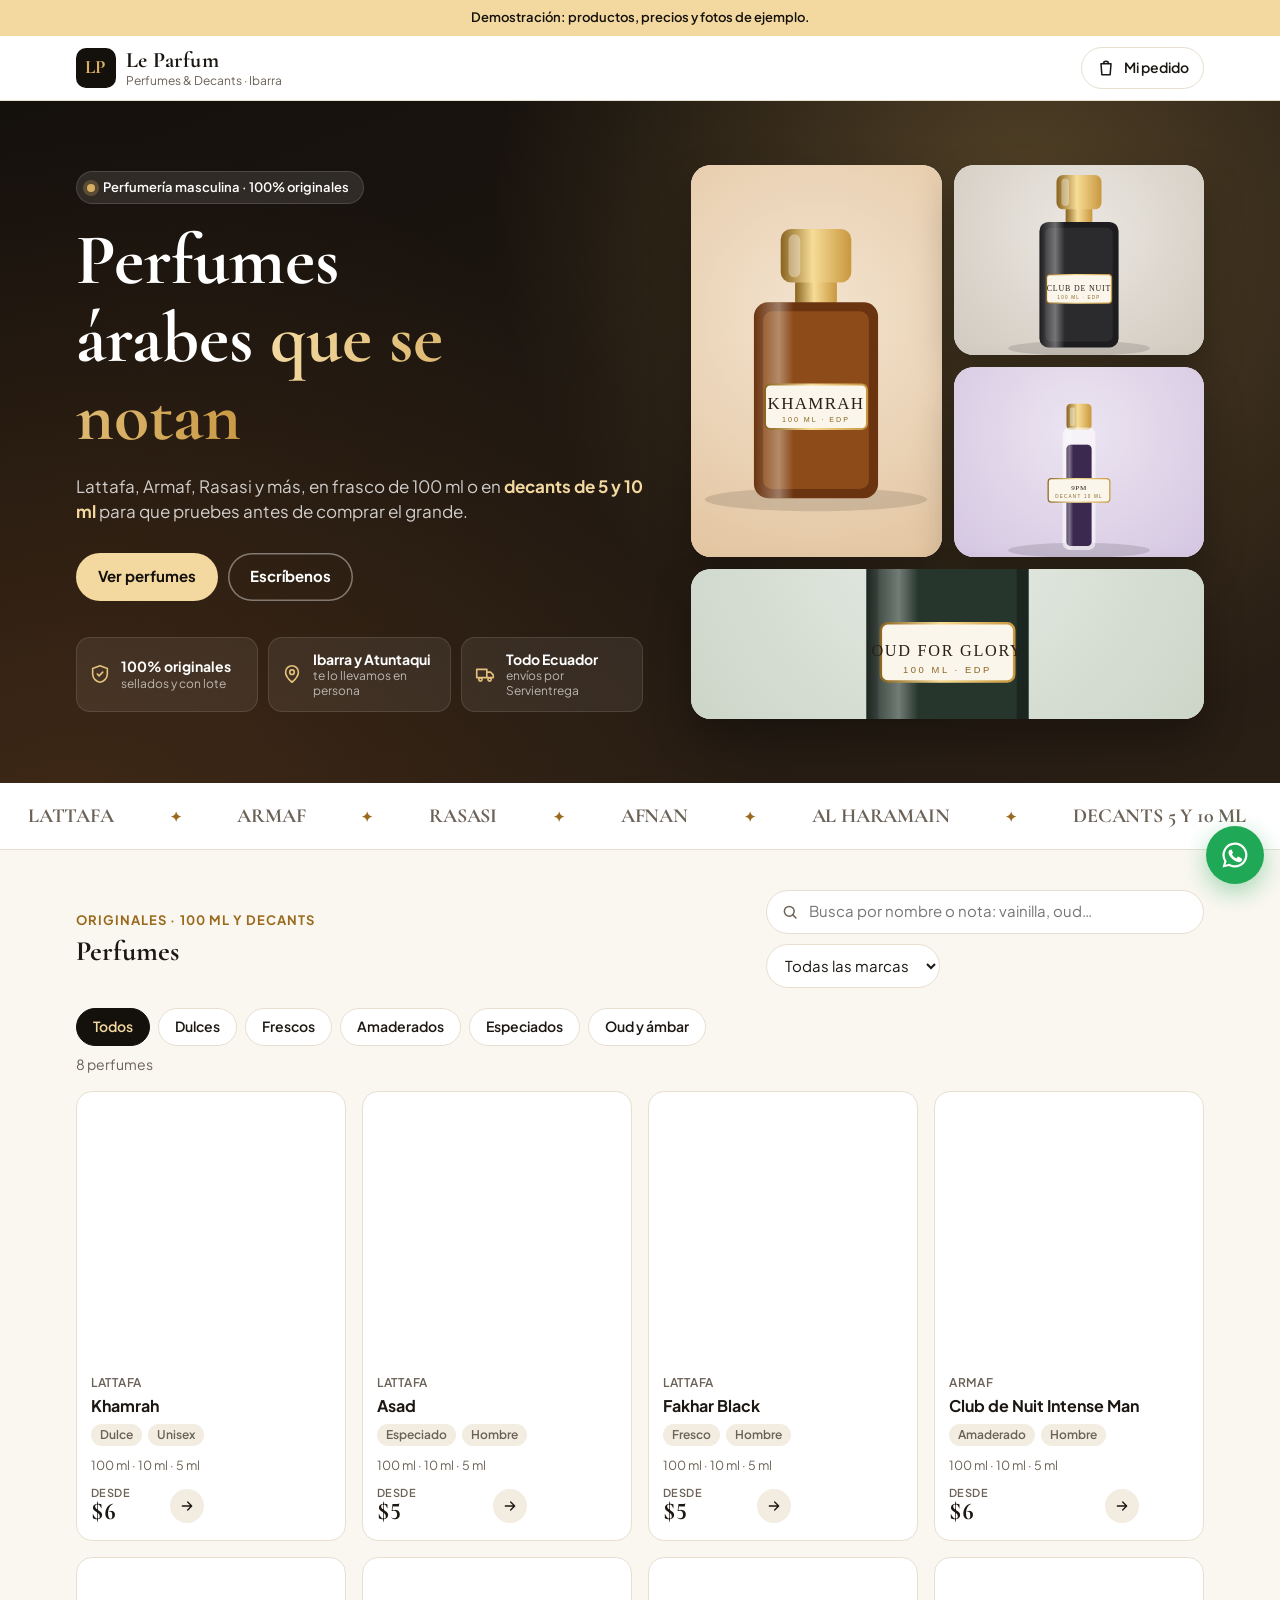
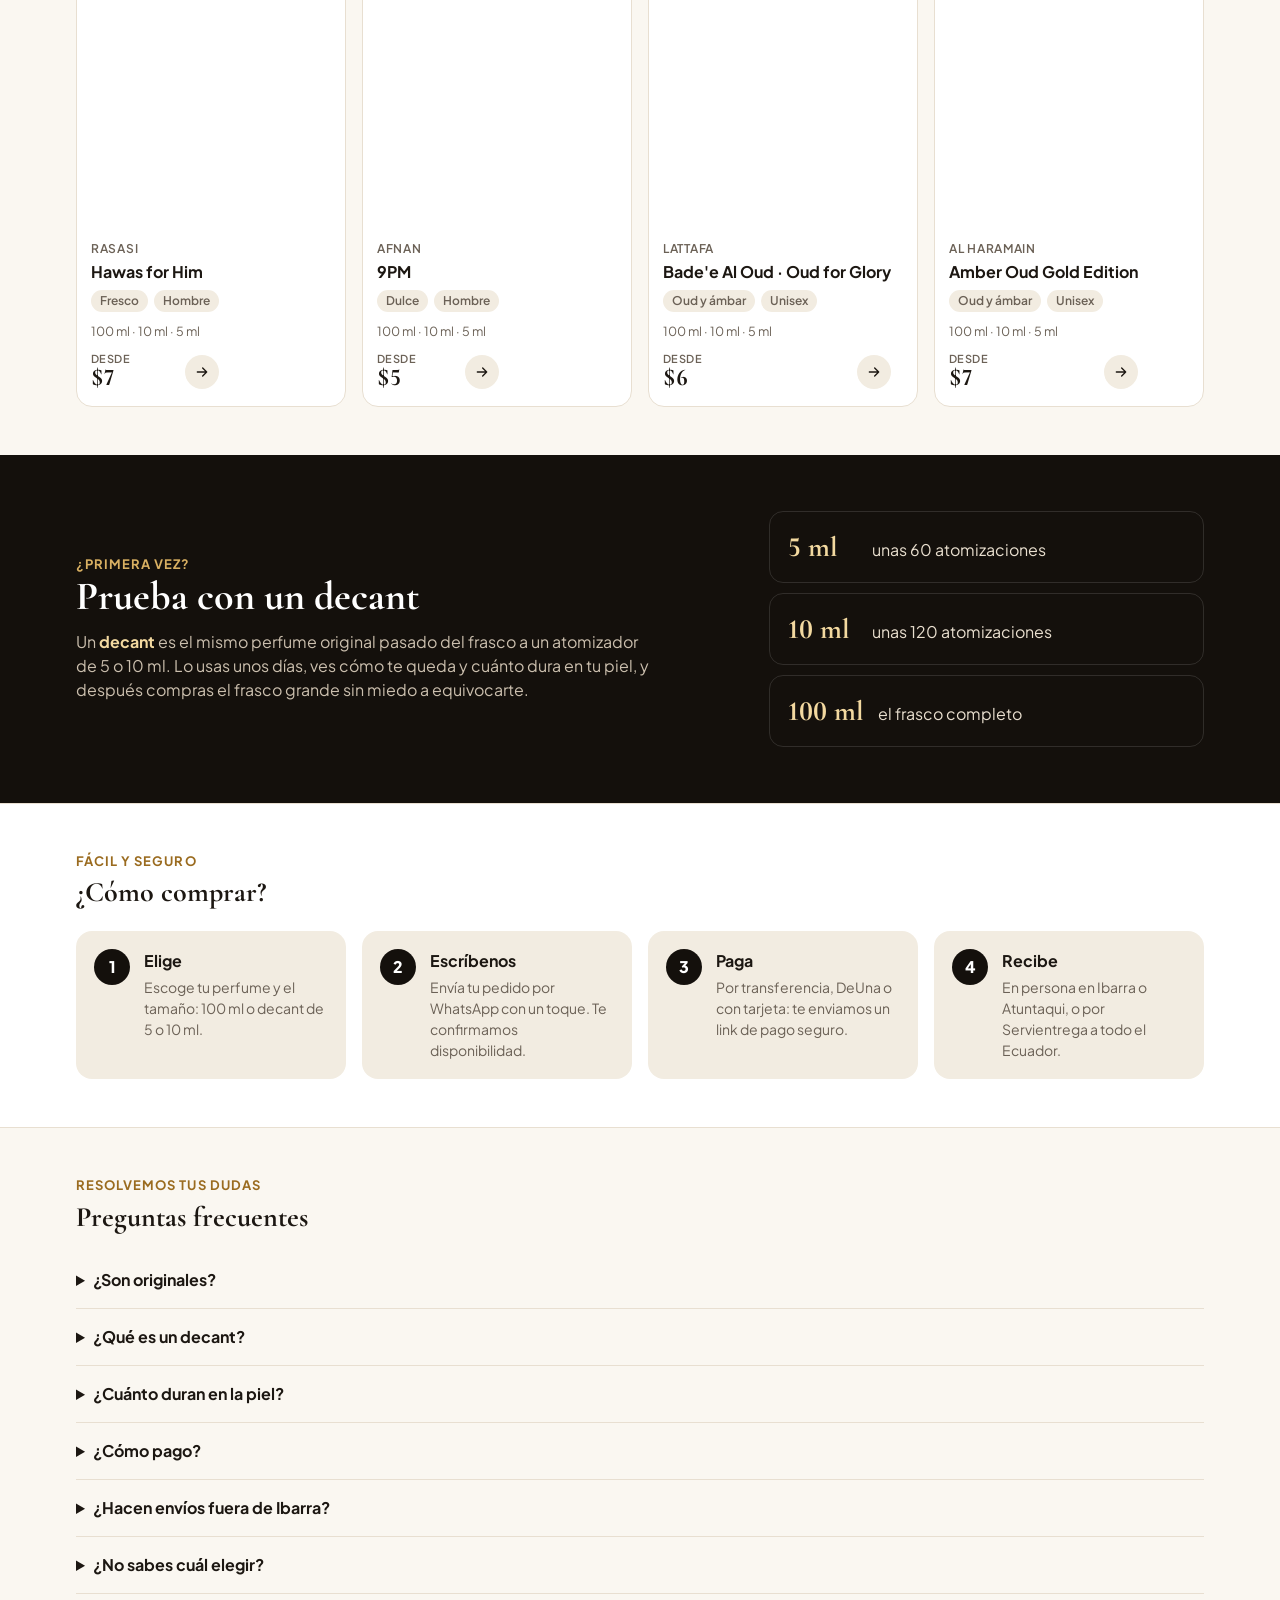
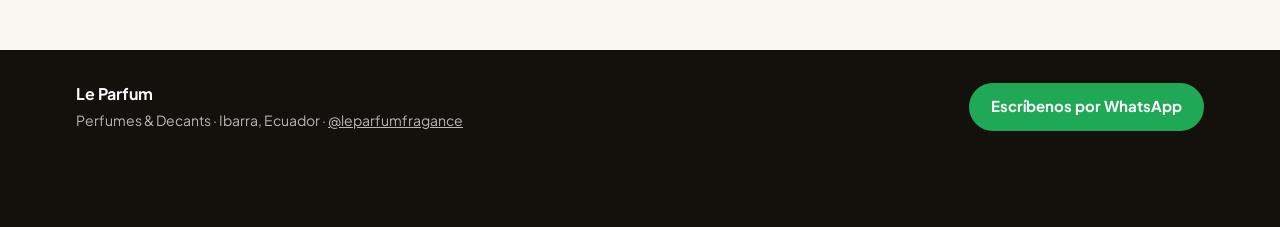
==== commit 0c5a8e4e: "WhatsApp de Le Parfum (+593 95 946 2741): los pedidos llegan a la tienda" ====
--- a/index.html
+++ b/index.html
@@ -19,7 +19,7 @@
   <link rel="stylesheet" href="estilos.css?v=1">
 </head>
 <body>
-  <p class="aviso-demo">Demostración: productos, precios y fotos de ejemplo. Los pedidos de prueba llegan al WhatsApp de Richard.</p>
+  <p class="aviso-demo">Demostración: productos, precios y fotos de ejemplo.</p>
 
   <header class="barra">
     <div class="contenedor barra__fila">
@@ -247,6 +247,6 @@
   </dialog>
 
   <script src="productos.js?v=1"></script>
-  <script src="app.js?v=1"></script>
+  <script src="app.js?v=2"></script>
 </body>
 </html>
